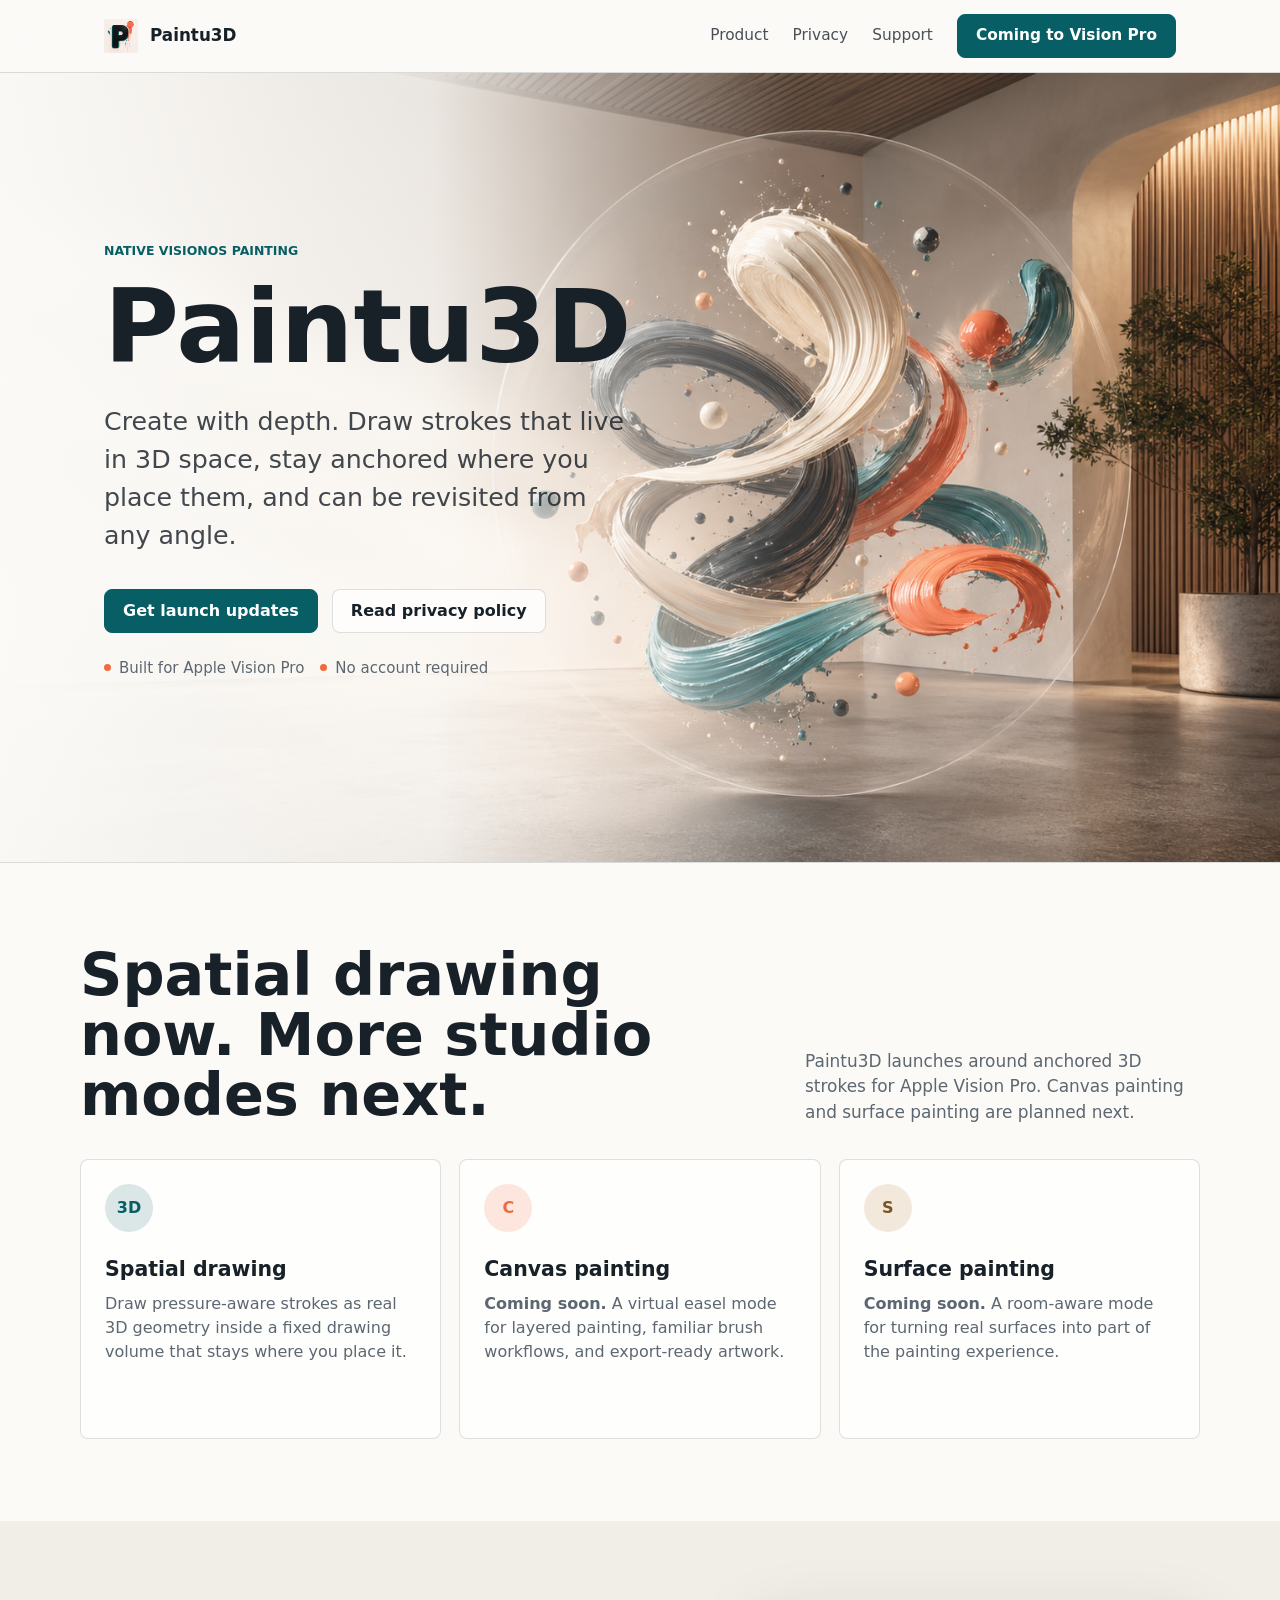
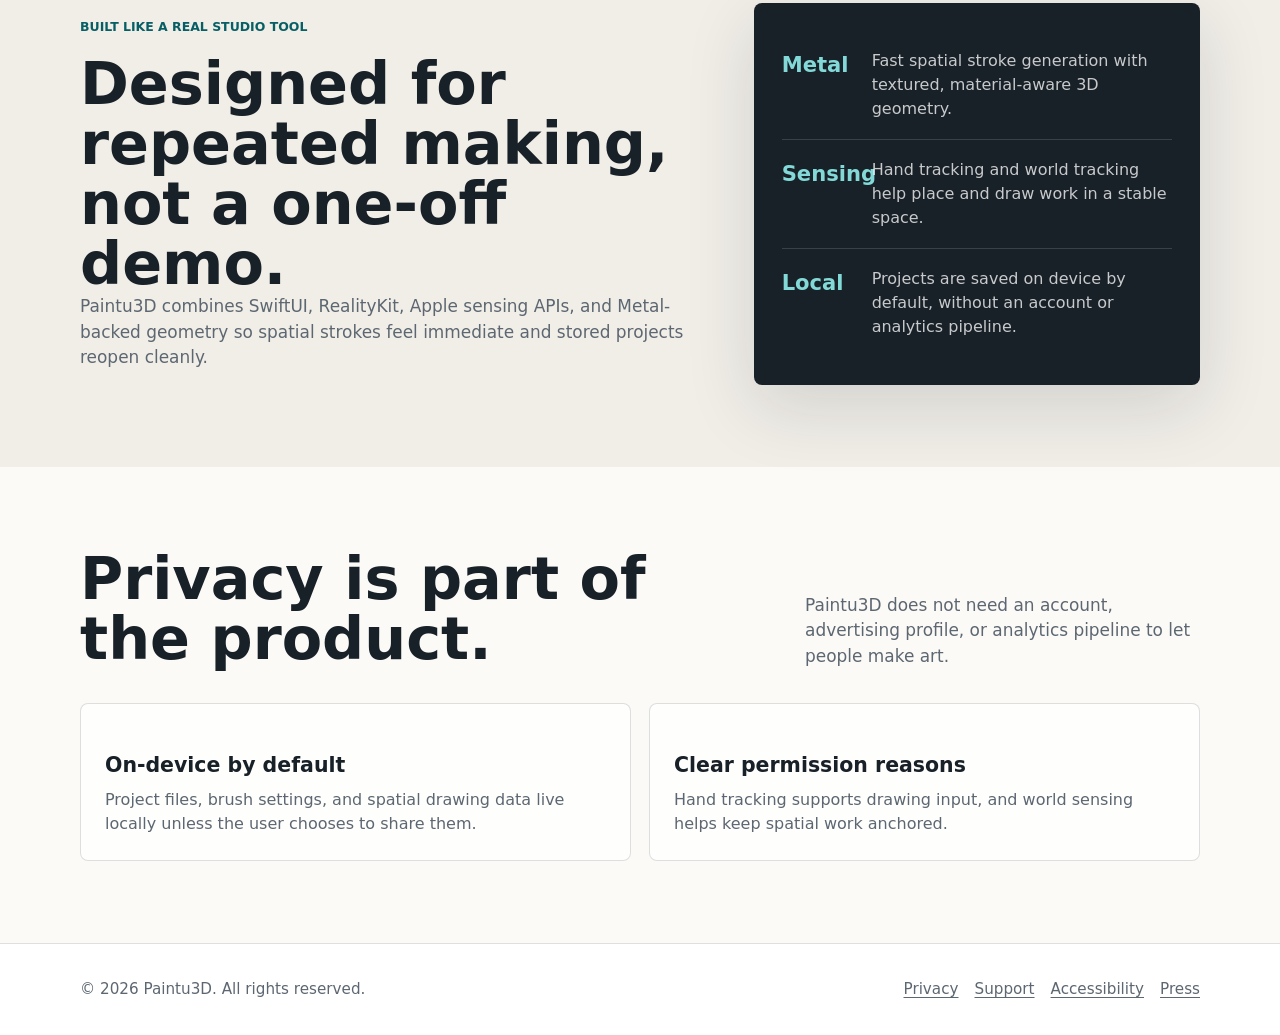
==== Paintu3D/index.html @ 7ec56b2a "Publish Paintu3D website" ====
<!doctype html>
<html lang="en">
  <head>
    <meta charset="utf-8">
    <meta name="viewport" content="width=device-width, initial-scale=1">
    <title>Paintu3D - Spatial Painting for Apple Vision Pro</title>
    <meta name="description" content="Paintu3D is a native Apple Vision Pro app for spatial drawing. Canvas painting and surface painting are coming soon.">
    <meta property="og:title" content="Paintu3D">
    <meta property="og:description" content="Spatial drawing for Apple Vision Pro. Canvas painting and surface painting are coming soon.">
    <meta property="og:image" content="https://awfasano.github.io/Paintu3D/assets/paintu3d-hero.png">
    <meta property="og:type" content="website">
    <meta name="theme-color" content="#075f65">
    <link rel="icon" href="assets/brand-icon-top.png">
    <link rel="stylesheet" href="styles.css">
  </head>
  <body>
    <header class="site-header">
      <nav class="nav" aria-label="Main navigation">
        <a class="brand" href="./" aria-label="Paintu3D home">
          <span class="brand-mark" aria-hidden="true">
            <img src="assets/brand-icon-base.png" alt="">
            <img src="assets/brand-icon-middle.png" alt="">
            <img src="assets/brand-icon-top.png" alt="">
          </span>
          <span>Paintu3D</span>
        </a>
        <div class="nav-links">
          <a href="#product">Product</a>
          <a href="privacy/">Privacy</a>
          <a href="support/">Support</a>
          <a class="button primary" href="#app-store">Coming to Vision Pro</a>
        </div>
      </nav>
    </header>

    <main>
      <section class="hero" aria-labelledby="hero-title">
        <div class="hero-content">
          <p class="eyebrow">Native visionOS painting</p>
          <h1 id="hero-title">Paintu3D</h1>
          <p class="hero-lede">Create with depth. Draw strokes that live in 3D space, stay anchored where you place them, and can be revisited from any angle.</p>
          <div class="hero-actions" id="app-store">
            <a class="button primary" href="support/">Get launch updates</a>
            <a class="button secondary" href="privacy/">Read privacy policy</a>
          </div>
          <div class="hero-note" aria-label="Product highlights">
            <span><span class="dot" aria-hidden="true"></span>Built for Apple Vision Pro</span>
            <span><span class="dot" aria-hidden="true"></span>No account required</span>
          </div>
        </div>
      </section>

      <section class="section" id="product">
        <div class="section-inner">
          <div class="section-heading">
            <h2>Spatial drawing now. More studio modes next.</h2>
            <p>Paintu3D launches around anchored 3D strokes for Apple Vision Pro. Canvas painting and surface painting are planned next.</p>
          </div>
          <div class="feature-grid" aria-label="Painting modes">
            <article class="feature-card">
              <div>
                <div class="feature-icon" aria-hidden="true">3D</div>
                <h3>Spatial drawing</h3>
                <p>Draw pressure-aware strokes as real 3D geometry inside a fixed drawing volume that stays where you place it.</p>
              </div>
            </article>
            <article class="feature-card">
              <div>
                <div class="feature-icon" aria-hidden="true">C</div>
                <h3>Canvas painting</h3>
                <p><strong>Coming soon.</strong> A virtual easel mode for layered painting, familiar brush workflows, and export-ready artwork.</p>
              </div>
            </article>
            <article class="feature-card">
              <div>
                <div class="feature-icon" aria-hidden="true">S</div>
                <h3>Surface painting</h3>
                <p><strong>Coming soon.</strong> A room-aware mode for turning real surfaces into part of the painting experience.</p>
              </div>
            </article>
          </div>
        </div>
      </section>

      <section class="section alt">
        <div class="section-inner split">
          <div>
            <p class="eyebrow">Built like a real studio tool</p>
            <h2>Designed for repeated making, not a one-off demo.</h2>
          <p class="wide-copy">Paintu3D combines SwiftUI, RealityKit, Apple sensing APIs, and Metal-backed geometry so spatial strokes feel immediate and stored projects reopen cleanly.</p>
          </div>
          <div class="metric-panel" aria-label="Technical highlights">
            <div class="metric-row">
              <div class="metric-value">Metal</div>
              <p>Fast spatial stroke generation with textured, material-aware 3D geometry.</p>
            </div>
            <div class="metric-row">
              <div class="metric-value">Sensing</div>
              <p>Hand tracking and world tracking help place and draw work in a stable space.</p>
            </div>
            <div class="metric-row">
              <div class="metric-value">Local</div>
              <p>Projects are saved on device by default, without an account or analytics pipeline.</p>
            </div>
          </div>
        </div>
      </section>

      <section class="section">
        <div class="section-inner">
          <div class="section-heading">
            <h2>Privacy is part of the product.</h2>
            <p>Paintu3D does not need an account, advertising profile, or analytics pipeline to let people make art.</p>
          </div>
          <div class="privacy-strip">
            <article class="info-card">
              <h3>On-device by default</h3>
              <p>Project files, brush settings, and spatial drawing data live locally unless the user chooses to share them.</p>
            </article>
            <article class="info-card">
              <h3>Clear permission reasons</h3>
              <p>Hand tracking supports drawing input, and world sensing helps keep spatial work anchored.</p>
            </article>
          </div>
        </div>
      </section>
    </main>

    <footer class="site-footer">
      <div class="footer-inner">
        <span>© 2026 Paintu3D. All rights reserved.</span>
        <div class="footer-links">
          <a href="privacy/">Privacy</a>
          <a href="support/">Support</a>
          <a href="accessibility/">Accessibility</a>
          <a href="press/">Press</a>
        </div>
      </div>
    </footer>
  </body>
</html>
---- Paintu3D/styles.css ----
:root {
  color-scheme: light;
  --paper: #fbfaf7;
  --paper-2: #f1eee8;
  --ink: #182028;
  --muted: #5d6771;
  --line: rgba(24, 32, 40, 0.14);
  --teal: #075f65;
  --teal-2: #0b7d83;
  --coral: #ee6b3f;
  --ochre: #bd8b45;
  --white: #ffffff;
  --shadow: 0 22px 70px rgba(24, 32, 40, 0.14);
  --max: 1120px;
}

* {
  box-sizing: border-box;
}

html {
  scroll-behavior: smooth;
}

body {
  margin: 0;
  background: var(--paper);
  color: var(--ink);
  font-family: Inter, ui-sans-serif, system-ui, -apple-system, BlinkMacSystemFont, "Segoe UI", sans-serif;
  line-height: 1.5;
}

body::selection {
  background: rgba(238, 107, 63, 0.24);
}

a {
  color: inherit;
  text-decoration-thickness: 0.08em;
  text-underline-offset: 0.22em;
}

img {
  max-width: 100%;
  display: block;
}

.site-header {
  position: sticky;
  top: 0;
  z-index: 10;
  background: rgba(251, 250, 247, 0.88);
  border-bottom: 1px solid var(--line);
  backdrop-filter: blur(18px);
}

.nav {
  max-width: var(--max);
  margin: 0 auto;
  min-height: 72px;
  padding: 0 24px;
  display: flex;
  align-items: center;
  justify-content: space-between;
  gap: 24px;
}

.brand {
  display: inline-flex;
  align-items: center;
  gap: 12px;
  font-weight: 760;
  font-size: 1.05rem;
  text-decoration: none;
}

.brand-mark {
  position: relative;
  width: 34px;
  height: 34px;
  flex: 0 0 auto;
}

.brand-mark img {
  position: absolute;
  inset: 0;
  width: 34px;
  height: 34px;
  object-fit: contain;
}

.nav-links {
  display: flex;
  align-items: center;
  gap: 24px;
  font-size: 0.96rem;
}

.nav-links a {
  color: rgba(24, 32, 40, 0.78);
  text-decoration: none;
}

.nav-links a:hover,
.nav-links a:focus-visible {
  color: var(--ink);
}

.button {
  display: inline-flex;
  align-items: center;
  justify-content: center;
  min-height: 44px;
  padding: 0 18px;
  border: 1px solid var(--line);
  border-radius: 8px;
  font-weight: 700;
  text-decoration: none;
  transition: transform 160ms ease, background 160ms ease, border-color 160ms ease;
}

.button:hover,
.button:focus-visible {
  transform: translateY(-1px);
}

.button.primary {
  background: var(--teal);
  border-color: var(--teal);
  color: var(--white);
}

.button.secondary {
  background: rgba(255, 255, 255, 0.72);
  color: var(--ink);
}

.hero {
  min-height: calc(100svh - 110px);
  max-height: 860px;
  display: grid;
  align-items: center;
  position: relative;
  overflow: hidden;
  border-bottom: 1px solid var(--line);
}

.hero::before {
  content: "";
  position: absolute;
  inset: 0;
  background:
    linear-gradient(90deg, rgba(251, 250, 247, 0.98) 0%, rgba(251, 250, 247, 0.86) 34%, rgba(251, 250, 247, 0.16) 62%, rgba(251, 250, 247, 0.04) 100%),
    url("assets/paintu3d-hero.png") center right / cover no-repeat;
}

.hero-content {
  position: relative;
  z-index: 1;
  max-width: var(--max);
  width: 100%;
  margin: 0 auto;
  padding: 78px 24px 92px;
}

.eyebrow {
  margin: 0 0 18px;
  color: var(--teal);
  font-size: 0.78rem;
  font-weight: 780;
  text-transform: uppercase;
  letter-spacing: 0;
}

h1,
h2,
h3,
p {
  overflow-wrap: anywhere;
}

h1 {
  margin: 0;
  max-width: 600px;
  font-size: clamp(3.4rem, 8vw, 7.2rem);
  line-height: 0.94;
  letter-spacing: 0;
}

.hero-lede {
  max-width: 520px;
  margin: 28px 0 0;
  font-size: clamp(1.2rem, 2vw, 1.58rem);
  color: rgba(24, 32, 40, 0.82);
}

.hero-actions {
  display: flex;
  flex-wrap: wrap;
  gap: 14px;
  margin-top: 34px;
}

.hero-note {
  display: flex;
  flex-wrap: wrap;
  gap: 10px 16px;
  margin-top: 24px;
  color: var(--muted);
  font-size: 0.94rem;
}

.hero-note span {
  display: inline-flex;
  align-items: center;
  gap: 8px;
}

.dot {
  width: 7px;
  height: 7px;
  border-radius: 50%;
  background: var(--coral);
  display: inline-block;
}

.section {
  padding: 82px 24px;
}

.section.alt {
  background: var(--paper-2);
}

.section-inner {
  max-width: var(--max);
  margin: 0 auto;
}

.section-heading {
  display: grid;
  grid-template-columns: minmax(0, 0.72fr) minmax(260px, 0.42fr);
  gap: 48px;
  align-items: end;
  margin-bottom: 34px;
}

h2 {
  margin: 0;
  font-size: clamp(2rem, 4.6vw, 4.25rem);
  line-height: 1.02;
  letter-spacing: 0;
}

.section-heading p,
.wide-copy {
  margin: 0;
  color: var(--muted);
  font-size: 1.06rem;
}

.feature-grid {
  display: grid;
  grid-template-columns: repeat(3, minmax(0, 1fr));
  gap: 18px;
}

.feature-card,
.info-card,
.support-card,
.press-card {
  background: rgba(255, 255, 255, 0.78);
  border: 1px solid var(--line);
  border-radius: 8px;
  padding: 24px;
}

.feature-card {
  min-height: 280px;
  display: flex;
  flex-direction: column;
  justify-content: space-between;
}

.feature-icon {
  width: 48px;
  height: 48px;
  border-radius: 50%;
  display: grid;
  place-items: center;
  font-weight: 800;
  background: rgba(7, 95, 101, 0.14);
  color: var(--teal);
}

.feature-card:nth-child(2) .feature-icon {
  background: rgba(238, 107, 63, 0.16);
  color: var(--coral);
}

.feature-card:nth-child(3) .feature-icon {
  background: rgba(189, 139, 69, 0.18);
  color: #7a5322;
}

.feature-card h3,
.info-card h3,
.support-card h3,
.press-card h3 {
  margin: 26px 0 10px;
  font-size: 1.28rem;
  line-height: 1.15;
}

.feature-card p,
.info-card p,
.support-card p,
.press-card p {
  margin: 0;
  color: var(--muted);
}

.split {
  display: grid;
  grid-template-columns: minmax(0, 0.9fr) minmax(320px, 0.64fr);
  gap: 46px;
  align-items: center;
}

.metric-panel {
  background: var(--ink);
  color: var(--white);
  border-radius: 8px;
  padding: 28px;
  box-shadow: var(--shadow);
}

.metric-row {
  display: grid;
  grid-template-columns: 72px 1fr;
  gap: 18px;
  padding: 18px 0;
  border-bottom: 1px solid rgba(255, 255, 255, 0.14);
}

.metric-row:last-child {
  border-bottom: 0;
}

.metric-value {
  color: #82d9d7;
  font-size: 1.32rem;
  font-weight: 780;
}

.metric-row p {
  margin: 0;
  color: rgba(255, 255, 255, 0.76);
}

.privacy-strip {
  display: grid;
  grid-template-columns: 1fr 1fr;
  gap: 18px;
  margin-top: 28px;
}

.page-hero {
  padding: 76px 24px 48px;
  border-bottom: 1px solid var(--line);
  background: linear-gradient(180deg, #fff 0%, var(--paper) 100%);
}

.page-hero .section-inner {
  max-width: 860px;
}

.page-hero h1 {
  max-width: 820px;
  font-size: clamp(2.7rem, 6vw, 5.4rem);
}

.page-hero p {
  max-width: 720px;
  color: var(--muted);
  font-size: 1.18rem;
}

.content {
  max-width: 860px;
  margin: 0 auto;
  padding: 54px 24px 92px;
}

.content h2 {
  margin-top: 42px;
  margin-bottom: 14px;
  font-size: clamp(1.55rem, 3vw, 2.35rem);
}

.content h2:first-child {
  margin-top: 0;
}

.content p,
.content li {
  color: var(--muted);
}

.content ul {
  padding-left: 1.2rem;
}

.content li + li {
  margin-top: 8px;
}

.contact-box {
  margin: 28px 0;
  padding: 22px;
  background: #fff;
  border: 1px solid var(--line);
  border-radius: 8px;
}

.support-grid,
.press-grid {
  display: grid;
  grid-template-columns: repeat(2, minmax(0, 1fr));
  gap: 18px;
  margin-top: 28px;
}

.asset-list {
  display: grid;
  gap: 12px;
  margin-top: 16px;
}

.asset-list a {
  display: flex;
  justify-content: space-between;
  gap: 16px;
  padding: 14px 16px;
  background: #fff;
  border: 1px solid var(--line);
  border-radius: 8px;
  text-decoration: none;
}

.site-footer {
  border-top: 1px solid var(--line);
  padding: 34px 24px;
  background: #fff;
}

.footer-inner {
  max-width: var(--max);
  margin: 0 auto;
  display: flex;
  flex-wrap: wrap;
  justify-content: space-between;
  gap: 18px;
  color: var(--muted);
  font-size: 0.95rem;
}

.footer-links {
  display: flex;
  flex-wrap: wrap;
  gap: 16px;
}

@media (max-width: 860px) {
  .nav {
    min-height: auto;
    padding: 16px 18px;
    align-items: flex-start;
  }

  .nav,
  .nav-links {
    flex-wrap: wrap;
  }

  .nav-links {
    gap: 14px;
  }

  .hero {
    min-height: 720px;
    align-items: start;
  }

  .hero::before {
    background:
      linear-gradient(180deg, rgba(251, 250, 247, 0.98) 0%, rgba(251, 250, 247, 0.9) 42%, rgba(251, 250, 247, 0.16) 72%, rgba(251, 250, 247, 0.08) 100%),
      url("assets/paintu3d-hero.png") center bottom / cover no-repeat;
  }

  .hero-content {
    padding: 48px 20px 390px;
  }

  h1 {
    font-size: clamp(3.1rem, 16vw, 5.2rem);
  }

  .section {
    padding: 58px 20px;
  }

  .section-heading,
  .split,
  .privacy-strip,
  .support-grid,
  .press-grid {
    grid-template-columns: 1fr;
    gap: 22px;
  }

  .feature-grid {
    grid-template-columns: 1fr;
  }

  .feature-card {
    min-height: 230px;
  }
}

@media (max-width: 560px) {
  .brand {
    width: 100%;
  }

  .nav-links .button {
    width: 100%;
  }

  .hero-actions .button {
    width: 100%;
  }

  .metric-row {
    grid-template-columns: 1fr;
  }
}
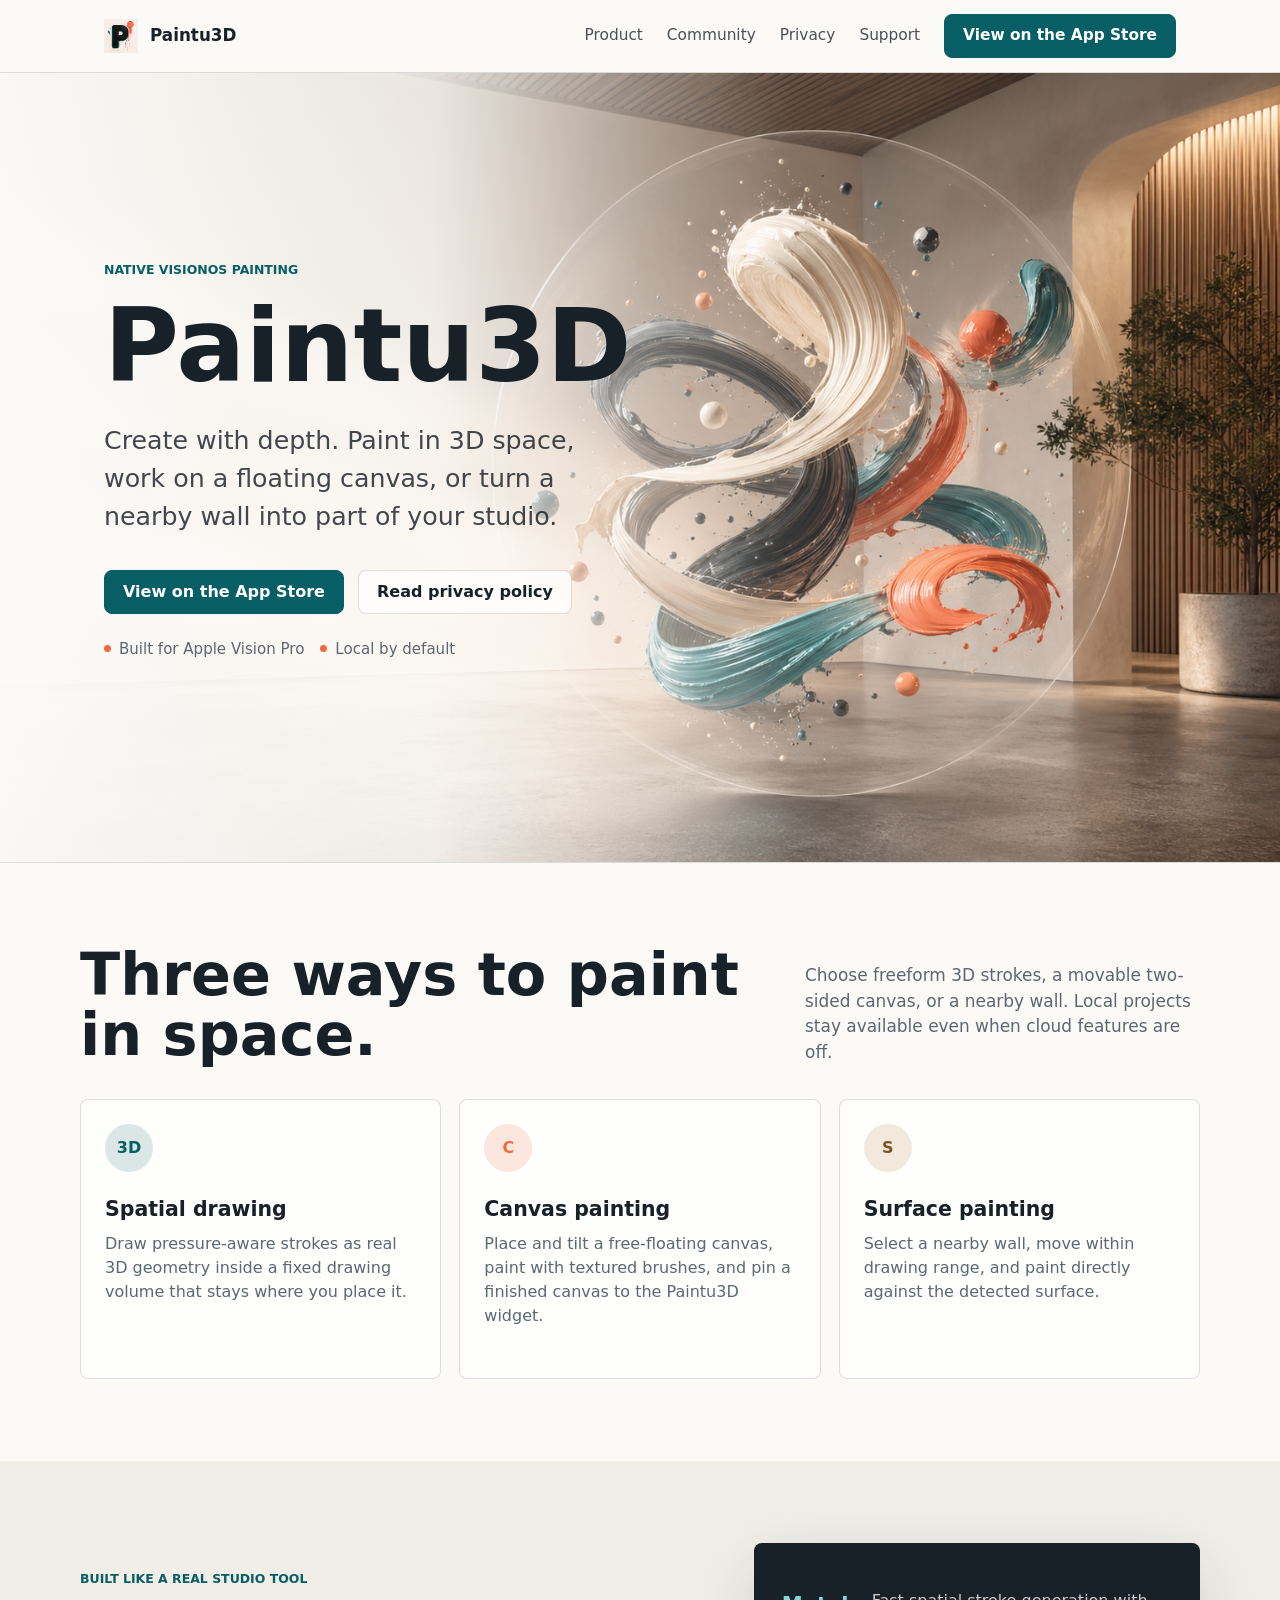
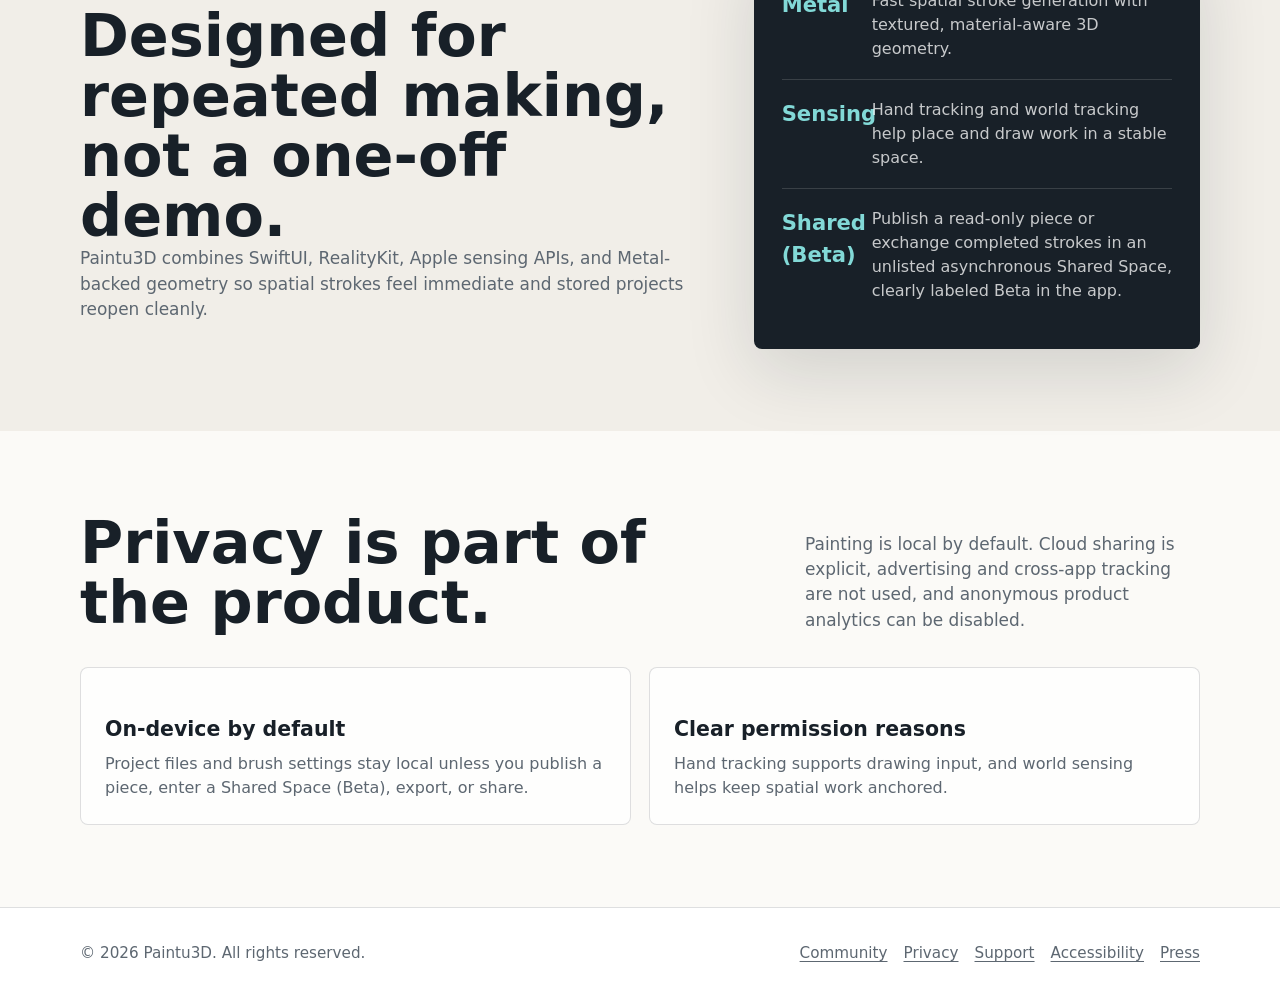
==== commit 97f2c904: "Publish Paintu3D 2.1 documentation" ====
--- a/Paintu3D/index.html
+++ b/Paintu3D/index.html
@@ -4,9 +4,9 @@
     <meta charset="utf-8">
     <meta name="viewport" content="width=device-width, initial-scale=1">
     <title>Paintu3D - Spatial Painting for Apple Vision Pro</title>
-    <meta name="description" content="Paintu3D is a native Apple Vision Pro app for spatial drawing. Canvas painting and surface painting are coming soon.">
+    <meta name="description" content="Paintu3D is a native Apple Vision Pro studio for spatial drawing, floating canvas painting, wall painting, and optional shared creation.">
     <meta property="og:title" content="Paintu3D">
-    <meta property="og:description" content="Spatial drawing for Apple Vision Pro. Canvas painting and surface painting are coming soon.">
+    <meta property="og:description" content="Paint in 3D space, on a floating canvas, or across a real wall on Apple Vision Pro.">
     <meta property="og:image" content="https://awfasano.github.io/Paintu3D/assets/paintu3d-hero.png">
     <meta property="og:type" content="website">
     <meta name="theme-color" content="#075f65">
@@ -26,9 +26,10 @@
         </a>
         <div class="nav-links">
           <a href="#product">Product</a>
+          <a href="community/">Community</a>
           <a href="privacy/">Privacy</a>
           <a href="support/">Support</a>
-          <a class="button primary" href="#app-store">Coming to Vision Pro</a>
+          <a class="button primary" href="https://apps.apple.com/app/id6765972767">View on the App Store</a>
         </div>
       </nav>
     </header>
@@ -38,14 +39,14 @@
         <div class="hero-content">
           <p class="eyebrow">Native visionOS painting</p>
           <h1 id="hero-title">Paintu3D</h1>
-          <p class="hero-lede">Create with depth. Draw strokes that live in 3D space, stay anchored where you place them, and can be revisited from any angle.</p>
+          <p class="hero-lede">Create with depth. Paint in 3D space, work on a floating canvas, or turn a nearby wall into part of your studio.</p>
           <div class="hero-actions" id="app-store">
-            <a class="button primary" href="support/">Get launch updates</a>
+            <a class="button primary" href="https://apps.apple.com/app/id6765972767">View on the App Store</a>
             <a class="button secondary" href="privacy/">Read privacy policy</a>
           </div>
           <div class="hero-note" aria-label="Product highlights">
             <span><span class="dot" aria-hidden="true"></span>Built for Apple Vision Pro</span>
-            <span><span class="dot" aria-hidden="true"></span>No account required</span>
+            <span><span class="dot" aria-hidden="true"></span>Local by default</span>
           </div>
         </div>
       </section>
@@ -53,8 +54,8 @@
       <section class="section" id="product">
         <div class="section-inner">
           <div class="section-heading">
-            <h2>Spatial drawing now. More studio modes next.</h2>
-            <p>Paintu3D launches around anchored 3D strokes for Apple Vision Pro. Canvas painting and surface painting are planned next.</p>
+            <h2>Three ways to paint in space.</h2>
+            <p>Choose freeform 3D strokes, a movable two-sided canvas, or a nearby wall. Local projects stay available even when cloud features are off.</p>
           </div>
           <div class="feature-grid" aria-label="Painting modes">
             <article class="feature-card">
@@ -68,14 +69,14 @@
               <div>
                 <div class="feature-icon" aria-hidden="true">C</div>
                 <h3>Canvas painting</h3>
-                <p><strong>Coming soon.</strong> A virtual easel mode for layered painting, familiar brush workflows, and export-ready artwork.</p>
+                <p>Place and tilt a free-floating canvas, paint with textured brushes, and pin a finished canvas to the Paintu3D widget.</p>
               </div>
             </article>
             <article class="feature-card">
               <div>
                 <div class="feature-icon" aria-hidden="true">S</div>
                 <h3>Surface painting</h3>
-                <p><strong>Coming soon.</strong> A room-aware mode for turning real surfaces into part of the painting experience.</p>
+                <p>Select a nearby wall, move within drawing range, and paint directly against the detected surface.</p>
               </div>
             </article>
           </div>
@@ -99,8 +100,8 @@
               <p>Hand tracking and world tracking help place and draw work in a stable space.</p>
             </div>
             <div class="metric-row">
-              <div class="metric-value">Local</div>
-              <p>Projects are saved on device by default, without an account or analytics pipeline.</p>
+              <div class="metric-value">Shared (Beta)</div>
+              <p>Publish a read-only piece or exchange completed strokes in an unlisted asynchronous Shared Space, clearly labeled Beta in the app.</p>
             </div>
           </div>
         </div>
@@ -110,12 +111,12 @@
         <div class="section-inner">
           <div class="section-heading">
             <h2>Privacy is part of the product.</h2>
-            <p>Paintu3D does not need an account, advertising profile, or analytics pipeline to let people make art.</p>
+            <p>Painting is local by default. Cloud sharing is explicit, advertising and cross-app tracking are not used, and anonymous product analytics can be disabled.</p>
           </div>
           <div class="privacy-strip">
             <article class="info-card">
               <h3>On-device by default</h3>
-              <p>Project files, brush settings, and spatial drawing data live locally unless the user chooses to share them.</p>
+              <p>Project files and brush settings stay local unless you publish a piece, enter a Shared Space (Beta), export, or share.</p>
             </article>
             <article class="info-card">
               <h3>Clear permission reasons</h3>
@@ -130,6 +131,7 @@
       <div class="footer-inner">
         <span>© 2026 Paintu3D. All rights reserved.</span>
         <div class="footer-links">
+          <a href="community/">Community</a>
           <a href="privacy/">Privacy</a>
           <a href="support/">Support</a>
           <a href="accessibility/">Accessibility</a>
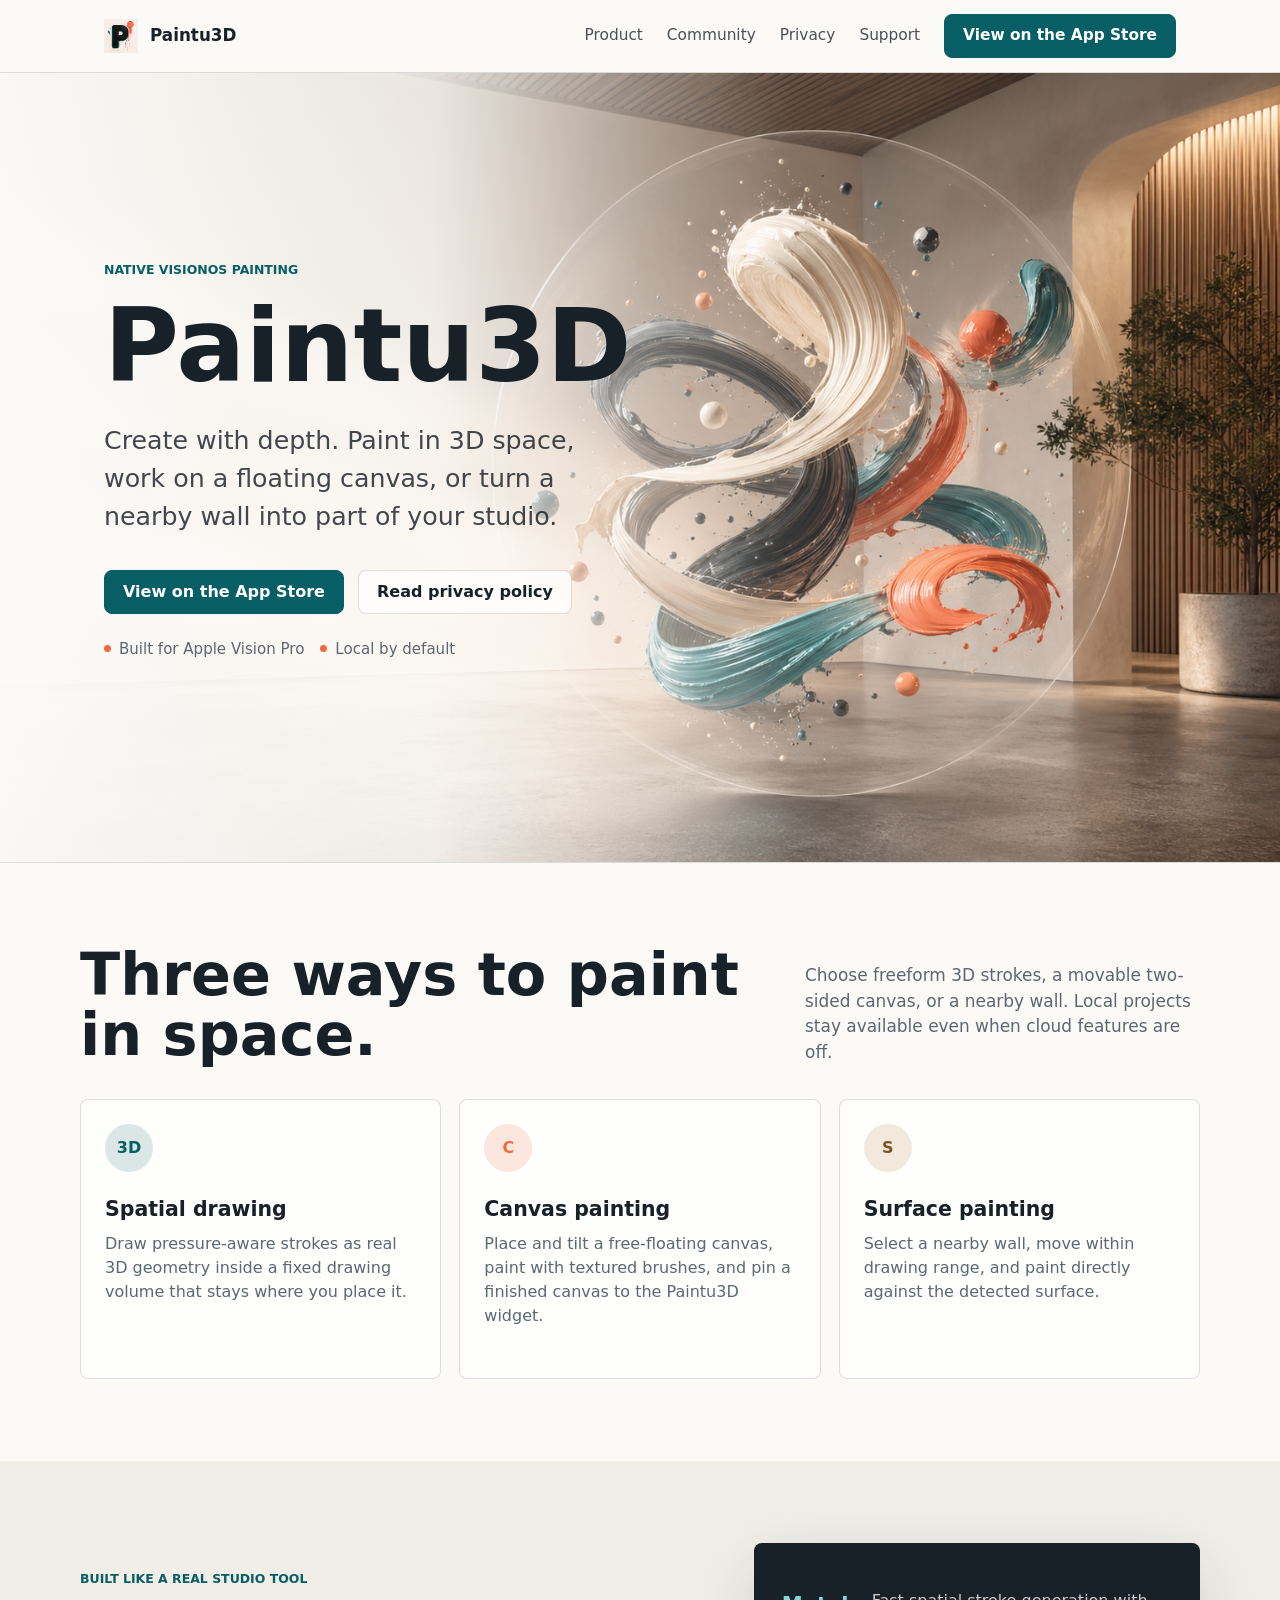
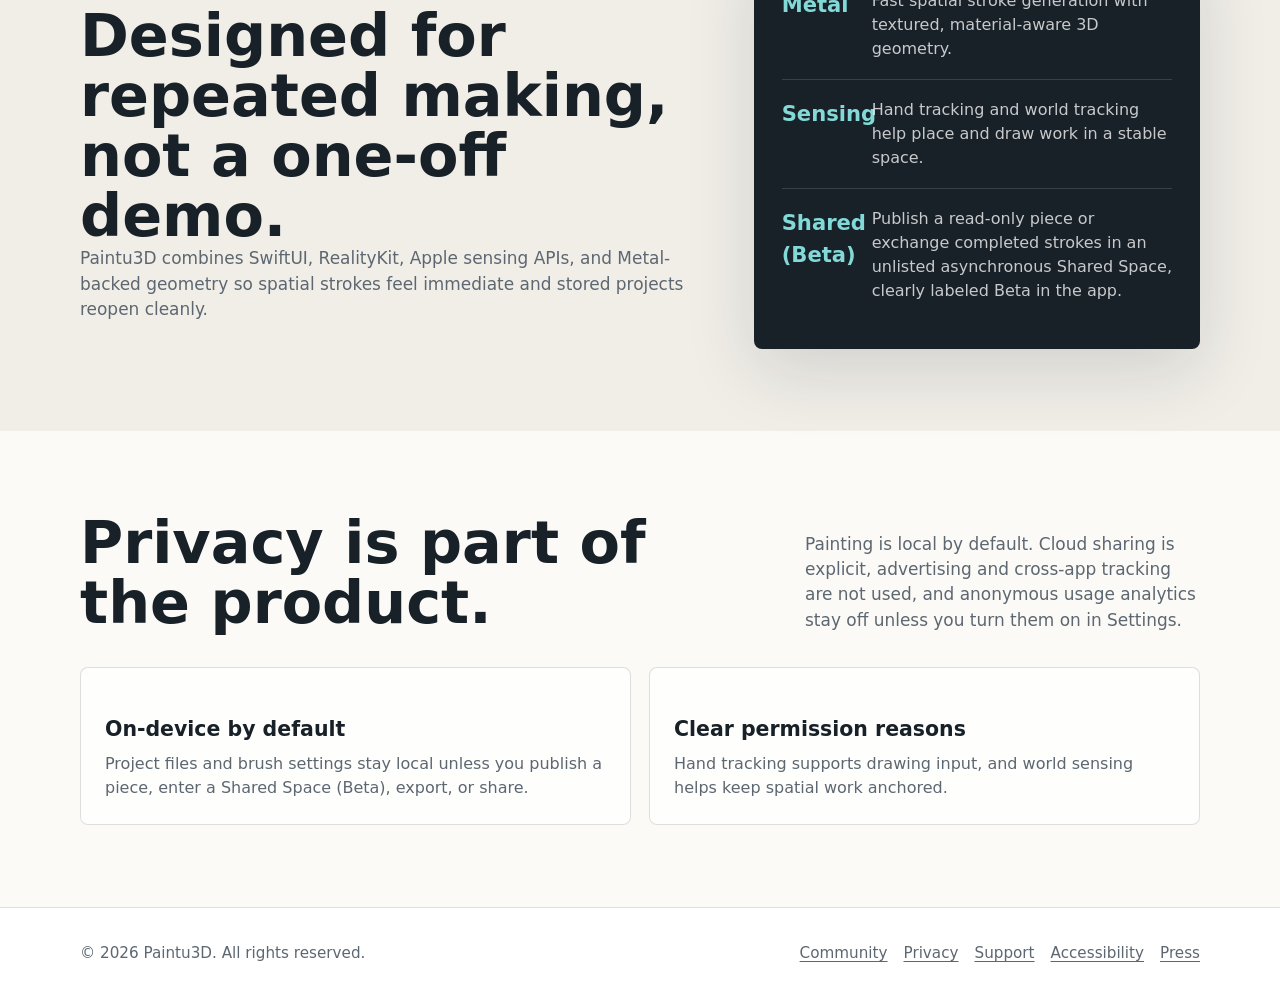
==== commit a7cf0bc0: "Paintu3D site: canonicals, sitemap, robots sitemaps, analytics wording Co-Authored-By: Claude Opus 5" ====
--- a/Paintu3D/index.html
+++ b/Paintu3D/index.html
@@ -4,6 +4,7 @@
     <meta charset="utf-8">
     <meta name="viewport" content="width=device-width, initial-scale=1">
     <title>Paintu3D - Spatial Painting for Apple Vision Pro</title>
+    <link rel="canonical" href="https://awfasano.github.io/Paintu3D/">
     <meta name="description" content="Paintu3D is a native Apple Vision Pro studio for spatial drawing, floating canvas painting, wall painting, and optional shared creation.">
     <meta property="og:title" content="Paintu3D">
     <meta property="og:description" content="Paint in 3D space, on a floating canvas, or across a real wall on Apple Vision Pro.">
@@ -111,7 +112,7 @@
         <div class="section-inner">
           <div class="section-heading">
             <h2>Privacy is part of the product.</h2>
-            <p>Painting is local by default. Cloud sharing is explicit, advertising and cross-app tracking are not used, and anonymous product analytics can be disabled.</p>
+            <p>Painting is local by default. Cloud sharing is explicit, advertising and cross-app tracking are not used, and anonymous usage analytics stay off unless you turn them on in Settings.</p>
           </div>
           <div class="privacy-strip">
             <article class="info-card">
